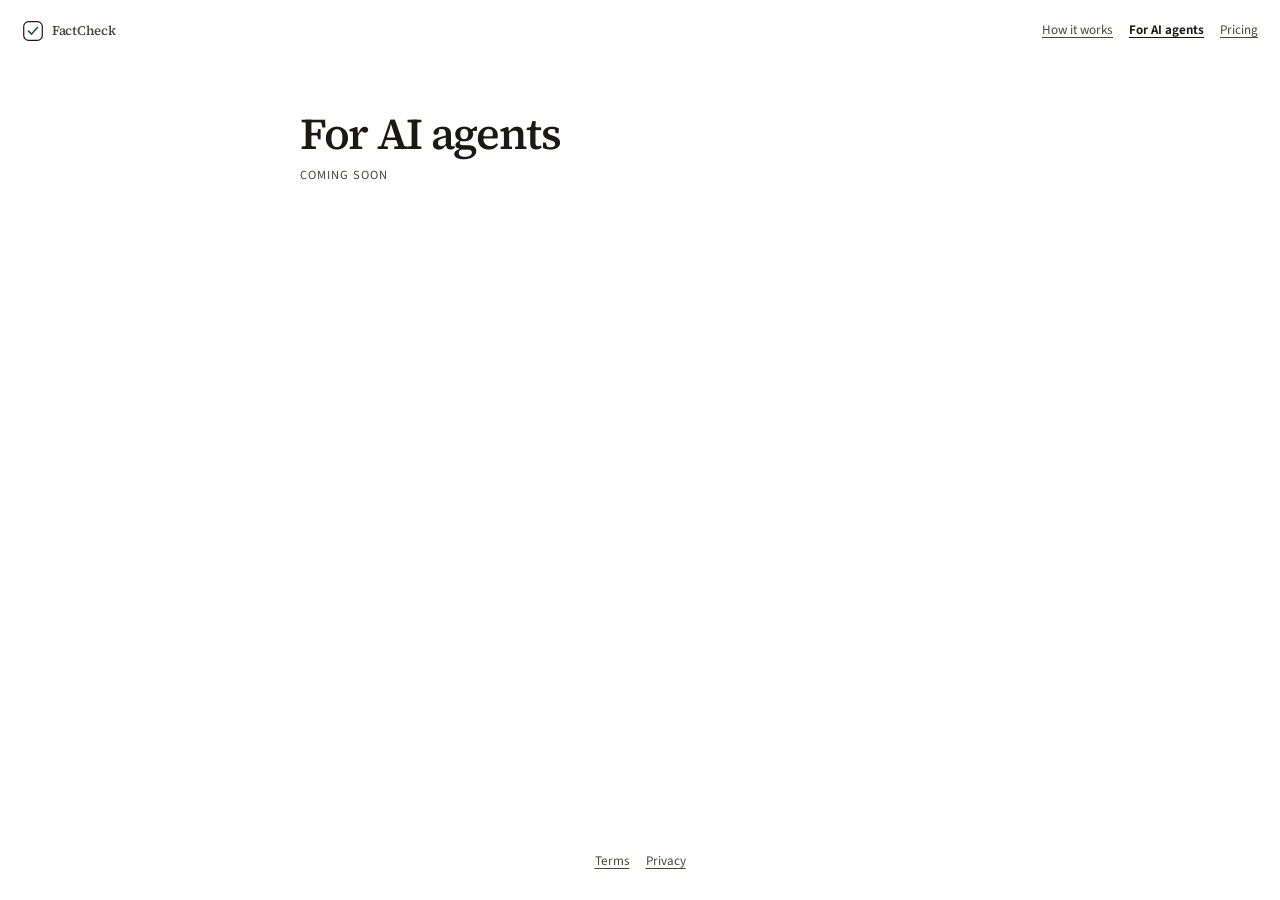
==== for-agents/index.html @ 6fad8bf4 "Fact-check website shell" ====
<!DOCTYPE html>
<html lang="en">
<head>
  <meta charset="utf-8">
  <meta name="viewport" content="width=device-width, initial-scale=1">
  <meta name="color-scheme" content="light">
  <meta name="description" content="Coming soon.">
  <title>For AI agents</title>
  <link rel="icon" href="../favicon.svg" type="image/svg+xml">
  <link rel="stylesheet" href="../css/styles.css">
  <link rel="alternate" href="../llms.txt" type="text/plain" title="Site description for agents">
</head>
<body data-title="For AI agents">
  <a class="skip-link" href="#main">Skip to content</a>
  <header class="top top-doc">
    <a class="wordmark-small" href="../">
      <img src="../img/mark.svg" alt="" width="22" height="22">
      <span data-product-name translate="no"></span>
    </a>
    <nav aria-label="Primary">
      <a href="../how-it-works/">How it works</a>
      <a href="../for-agents/" aria-current="page">For AI agents</a>
      <a href="../pricing/">Pricing</a>
    </nav>
  </header>
  <main id="main" class="doc">
    <h1>For AI agents</h1>
    <p class="coming">Coming soon</p>
  </main>
  <footer class="site-footer">
    <nav aria-label="Footer">
      <a href="../terms/">Terms</a>
      <a href="../privacy/">Privacy</a>
    </nav>
  </footer>
  <script src="../js/config.js"></script>
  <script src="../js/boot.js"></script>
</body>
</html>
---- css/styles.css ----
@font-face {
  font-family: "Source Serif 4";
  font-style: normal;
  font-weight: 200 900;
  font-display: swap;
  src: url("../fonts/source-serif-4-latin-wght-normal.woff2") format("woff2");
}

@font-face {
  font-family: "Source Sans 3";
  font-style: normal;
  font-weight: 200 900;
  font-display: swap;
  src: url("../fonts/source-sans-3-latin-wght-normal.woff2") format("woff2");
}

:root {
  --bg: #ffffff;
  --paper: #f6f5f2;
  --ink: #1c1915;
  --muted: #4a453c;
  --line: #e4e0d8;
  --fact-50: #e5f3f3;
  --fact-wash: #d3ebea;
  --fact-700: #0f4c5c;
  --fact-ink: #083038;
  --opinion-50: #f8efe4;
  --opinion-wash: #f6e4cf;
  --opinion-700: #8a4b08;
  --opinion-ink: #4a2804;
  --supported: #0c5a40;
  --contradicted: #7a2424;
  --unverified: #3f3a33;
  --conflicting: #5c4610;
  --hypothesis: #1a455e;
  --shadow: 0 1px 2px rgba(28, 25, 21, 0.05), 0 16px 40px rgba(28, 25, 21, 0.06);
  color-scheme: light;
}

*,
*::before,
*::after {
  box-sizing: border-box;
}

html {
  scroll-behavior: smooth;
}

body {
  margin: 0;
  min-height: 100vh;
  display: flex;
  flex-direction: column;
  background: var(--bg);
  color: var(--ink);
  font-family: "Source Sans 3", "Segoe UI", sans-serif;
  font-size: 16px;
  line-height: 1.5;
}

main {
  flex: 1;
}

img,
svg {
  display: block;
  max-width: 100%;
}

button,
textarea {
  font: inherit;
}

button:not(:disabled) {
  cursor: pointer;
}

:focus-visible {
  outline: 2px solid var(--fact-700);
  outline-offset: 3px;
}

::selection {
  background: #d7ebe8;
  color: var(--fact-ink);
}

.skip-link {
  position: absolute;
  left: 12px;
  top: -48px;
  z-index: 20;
  background: var(--ink);
  color: #fff;
  padding: 8px 12px;
  border-radius: 8px;
}

.skip-link:focus {
  top: 8px;
}

.visually-hidden {
  position: absolute;
  width: 1px;
  height: 1px;
  padding: 0;
  margin: -1px;
  overflow: hidden;
  clip: rect(0, 0, 0, 0);
  white-space: nowrap;
  border: 0;
}

.top {
  position: sticky;
  top: 0;
  z-index: 5;
  display: flex;
  justify-content: flex-end;
  align-items: center;
  gap: 16px;
  padding: 14px 22px;
  background: rgba(255, 255, 255, 0.94);
}

.top-doc {
  justify-content: space-between;
  flex-wrap: wrap;
}

.top nav,
.site-footer nav {
  display: flex;
  flex-wrap: wrap;
  justify-content: flex-end;
  gap: 8px 16px;
}

.top a,
.site-footer a {
  color: var(--muted);
  font-size: 0.82rem;
  text-underline-offset: 3px;
  padding: 6px 0;
}

.top a[aria-current="page"] {
  color: var(--ink);
  font-weight: 650;
}

.wordmark-small {
  display: inline-flex;
  align-items: center;
  gap: 8px;
  color: var(--ink);
  text-decoration: none;
  font-family: "Source Serif 4", Georgia, serif;
  font-size: 1.15rem;
  font-weight: 560;
  letter-spacing: -0.02em;
}

.wordmark-small img {
  width: 22px;
  height: 22px;
}

.stage {
  width: 100%;
  min-height: calc(100vh - 118px);
  display: flex;
  flex-direction: column;
  align-items: center;
  justify-content: center;
  padding: 12px 20px 8vh;
}

.logo {
  display: flex;
  align-items: center;
  gap: 12px;
  margin: 0 0 28px;
  font-family: "Source Serif 4", Georgia, serif;
  font-weight: 560;
  font-size: clamp(2.5rem, 6vw, 3.75rem);
  letter-spacing: -0.035em;
  line-height: 1;
}

.logo img {
  width: 40px;
  height: 40px;
}

.composer {
  width: min(640px, 100%);
  display: flex;
  flex-direction: column;
  align-items: center;
}

textarea {
  width: 100%;
  min-height: 72px;
  max-height: 240px;
  resize: none;
  overflow: hidden;
  border: 1px solid #d9d4cb;
  border-radius: 12px;
  padding: 16px 18px;
  background: #fff;
  color: var(--ink);
  font-family: "Source Serif 4", Georgia, serif;
  font-size: 1.0625rem;
  line-height: 1.5;
  box-shadow: var(--shadow);
}

textarea::placeholder {
  color: #6f695f;
}

.button-primary {
  margin-top: 16px;
  min-width: 112px;
  min-height: 44px;
  padding: 0 28px;
  border: 0;
  border-radius: 999px;
  background: var(--ink);
  color: #fff;
  font-weight: 650;
}

.button-primary:hover:not(:disabled) {
  background: #322c26;
}

.button-primary:disabled {
  opacity: 0.6;
}

.button-secondary {
  min-height: 36px;
  padding: 0 14px;
  border: 1px solid var(--line);
  border-radius: 999px;
  background: #fff;
  color: var(--ink);
  font-size: 0.85rem;
}

.button-secondary:disabled {
  opacity: 0.55;
  cursor: not-allowed;
}

.fine,
.form-error,
.preview-note,
.evidence-note,
.legend-note,
.soon-label {
  margin: 12px 0 0;
  text-align: center;
  color: var(--muted);
  font-size: 0.85rem;
}

.form-error {
  color: var(--contradicted);
}

.site-footer {
  display: flex;
  justify-content: center;
  padding: 16px 22px 22px;
}

body.is-results .stage {
  min-height: 0;
  justify-content: flex-start;
  padding: 8px 20px 0;
}

body.is-results .logo {
  font-size: 1.7rem;
  margin-bottom: 14px;
}

body.is-results .logo img {
  width: 26px;
  height: 26px;
}

body.is-results .composer {
  width: min(840px, 100%);
}

body.is-results textarea {
  max-height: 72px;
  box-shadow: none;
}

body.is-results textarea.is-expanded {
  max-height: 240px;
}

.results {
  width: min(1120px, calc(100% - 40px));
  margin: 28px auto 0;
  padding-bottom: 64px;
}

.results-head {
  display: flex;
  flex-wrap: wrap;
  justify-content: space-between;
  gap: 12px 24px;
  align-items: flex-end;
}

.counts {
  margin: 0;
  font-size: 1.05rem;
  font-weight: 650;
}

.actions {
  display: flex;
  flex-wrap: wrap;
  align-items: center;
  gap: 8px;
}

.soon-label,
.coming {
  margin: 0;
  color: var(--muted);
  font-size: 0.78rem;
  letter-spacing: 0.08em;
  text-transform: uppercase;
}

.soon-label {
  letter-spacing: 0.02em;
  text-transform: none;
}

.evidence-note,
.preview-note {
  margin: 10px 0 0;
  text-align: left;
}

.preview-note {
  font-size: 0.8rem;
}

.legend-block {
  margin-top: 18px;
}

.legend-block h2,
.split h2 {
  margin: 0 0 10px;
  font-family: "Source Sans 3", "Segoe UI", sans-serif;
  font-size: 0.75rem;
  font-weight: 700;
  letter-spacing: 0.08em;
  text-transform: uppercase;
  color: var(--muted);
}

.legend {
  display: grid;
  grid-template-columns: 1fr 1fr;
  gap: 10px;
}

.swatch {
  margin: 0;
  padding: 12px 14px;
  border-radius: 12px;
  line-height: 1.45;
}

.swatch strong {
  display: block;
  margin-bottom: 2px;
  font-size: 0.75rem;
  letter-spacing: 0.08em;
  text-transform: uppercase;
}

.swatch-fact {
  background: var(--fact-50);
  color: var(--fact-ink);
}

.swatch-opinion {
  background: var(--opinion-50);
  color: var(--opinion-ink);
}

.verdict-key {
  display: flex;
  flex-wrap: wrap;
  gap: 8px 10px;
  margin: 12px 0 0;
  padding: 0;
  list-style: none;
}

.legend-note {
  margin: 8px 0 0;
  text-align: left;
}

.hl {
  color: inherit;
  text-decoration: none;
  border-radius: 2px;
  padding: 1px 2px;
  box-decoration-break: clone;
  -webkit-box-decoration-break: clone;
}

a.hl {
  cursor: pointer;
}

a.hl:hover {
  filter: brightness(0.97);
}

a.hl.is-current {
  outline: 2px solid var(--ink);
  outline-offset: 1px;
}

.hl-fact {
  background-color: var(--fact-wash);
  box-shadow: inset 0 -3px 0 var(--fact-700);
}

.hl-fact.hl-supported {
  box-shadow: inset 0 -3px 0 var(--supported);
}

.hl-fact.hl-contradicted {
  background-color: #d7e4e8;
  box-shadow: inset 0 -3px 0 var(--contradicted);
}

.hl-fact.hl-unverified {
  background-color: #e7f1f2;
  box-shadow: none;
  background-image: radial-gradient(circle, var(--fact-700) 1px, transparent 1.2px);
  background-size: 6px 2px;
  background-repeat: repeat-x;
  background-position: left bottom;
}

.hl-fact.hl-conflicting {
  background-color: #d7e6ea;
  box-shadow: inset 0 -3px 0 var(--conflicting);
}

.hl-fact.hl-hypothesis {
  background-color: #d9e6ee;
  box-shadow: none;
  background-image: repeating-linear-gradient(90deg, var(--hypothesis) 0 6px, transparent 6px 10px);
  background-size: auto 2px;
  background-repeat: repeat-x;
  background-position: left bottom;
}

.hl-opinion {
  background-color: var(--opinion-wash);
  box-shadow: inset 0 -3px 0 var(--opinion-700);
}

.split {
  margin-top: 22px;
}

.passage {
  padding: 16px 16px 8px;
  border: 1px solid var(--line);
  border-radius: 16px;
  background: var(--paper);
  font-family: "Source Serif 4", Georgia, serif;
  font-size: 1.05rem;
  line-height: 1.65;
}

.passage p {
  margin: 0 0 0.9rem;
}

.card {
  margin: 0 0 14px;
  padding: 14px 16px 12px;
  border: 1px solid var(--line);
  border-radius: 14px;
  background: #fff;
  scroll-margin-top: 72px;
}

.card-fact {
  border-top: 4px solid var(--fact-700);
}

.card-opinion {
  border-top: 4px solid var(--opinion-700);
}

.card.is-current {
  box-shadow: 0 0 0 2px var(--ink);
}

.card-kicker {
  margin: 0;
  font-size: 0.75rem;
  font-weight: 700;
  letter-spacing: 0.08em;
  text-transform: uppercase;
}

.card-fact .card-kicker {
  color: var(--fact-ink);
}

.card-opinion .card-kicker {
  color: var(--opinion-ink);
}

.claim-text {
  margin: 8px 0;
  font-family: "Source Serif 4", Georgia, serif;
  font-size: 1.15rem;
  font-weight: 560;
  letter-spacing: -0.02em;
  line-height: 1.35;
}

.verdict {
  display: flex;
  align-items: center;
  gap: 6px;
  margin: 0;
  font-weight: 700;
}

.verdict-icon {
  width: 16px;
  height: 16px;
}

.verdict-supported { color: var(--supported); }
.verdict-contradicted { color: var(--contradicted); }
.verdict-unverified { color: var(--unverified); }
.verdict-conflicting { color: var(--conflicting); }
.verdict-hypothesis { color: var(--hypothesis); }

.reading,
.empty-record,
.source-meta,
.checker-reason {
  margin: 6px 0 0;
  color: var(--muted);
  font-size: 0.92rem;
}

.strength {
  margin-top: 12px;
}

.strength-row {
  display: flex;
  justify-content: space-between;
  gap: 12px;
  font-size: 0.85rem;
  font-weight: 650;
}

.meter {
  height: 8px;
  margin-top: 6px;
  border-radius: 99px;
  background: #ece8e1;
  overflow: hidden;
}

.meter > span {
  display: block;
  height: 100%;
  border-radius: inherit;
  background: var(--fact-700);
}

.card-opinion .meter > span {
  background: var(--opinion-700);
}

.source {
  margin-top: 12px;
}

blockquote {
  margin: 0;
  padding: 10px 12px;
  background: var(--paper);
  border-left: 3px solid var(--fact-700);
  border-radius: 0 10px 10px 0;
}

.card-opinion blockquote {
  border-left-color: var(--opinion-700);
}

.quote-link,
.source-title,
.checker-link {
  color: var(--ink);
  text-underline-offset: 3px;
}

.quote-link {
  text-decoration-style: dotted;
}

.source-line {
  margin: 8px 0 0;
  font-weight: 700;
}

.source-meta {
  margin-top: 2px;
}

.card h4 {
  margin: 16px 0 0;
  font-family: "Source Serif 4", Georgia, serif;
  font-size: 1.05rem;
  font-weight: 560;
}

.checker-list {
  margin: 4px 0 0;
  padding: 0;
  list-style: none;
}

.checker-list li {
  padding: 12px 0;
  border-top: 1px solid var(--line);
}

.checker-name,
.checker-rating {
  margin: 0;
}

.checker-name {
  font-weight: 700;
}

.checker-rating {
  margin-top: 2px;
}

.checker-link {
  display: inline-block;
  margin-top: 4px;
}

.doc {
  width: min(680px, calc(100% - 40px));
  margin: 48px auto 80px;
}

.doc h1 {
  margin: 0 0 8px;
  font-family: "Source Serif 4", Georgia, serif;
  font-size: clamp(2rem, 4vw, 2.75rem);
  font-weight: 560;
  letter-spacing: -0.03em;
  line-height: 1.1;
}

.doc .coming {
  margin: 0 0 1.25rem;
}

.doc h2 {
  margin: 1.6rem 0 0.25rem;
  font-family: "Source Serif 4", Georgia, serif;
  font-size: 1.35rem;
  font-weight: 560;
  letter-spacing: -0.02em;
  text-transform: none;
  color: var(--ink);
}

.steps {
  margin: 8px 0 0;
  padding: 0;
  list-style: none;
}

.steps li {
  border-top: 1px solid var(--line);
  padding-top: 4px;
}

@media (min-width: 980px) {
  .split {
    display: grid;
    grid-template-columns: minmax(0, 1fr) minmax(0, 1fr);
    gap: 28px;
    align-items: start;
  }

  .passage-col {
    position: sticky;
    top: 72px;
    max-height: calc(100vh - 88px);
    overflow: auto;
  }
}

@media (max-width: 720px) {
  .legend {
    grid-template-columns: 1fr;
  }

  .top {
    padding-inline: 16px;
  }

  .results {
    width: min(1120px, calc(100% - 32px));
  }
}

@media (max-height: 700px) {
  .stage {
    min-height: 0;
    justify-content: flex-start;
    padding-top: 24px;
    padding-bottom: 24px;
  }

  .logo {
    font-size: 2.4rem;
    margin-bottom: 16px;
  }
}

@media (prefers-reduced-motion: reduce) {
  html {
    scroll-behavior: auto;
  }
}
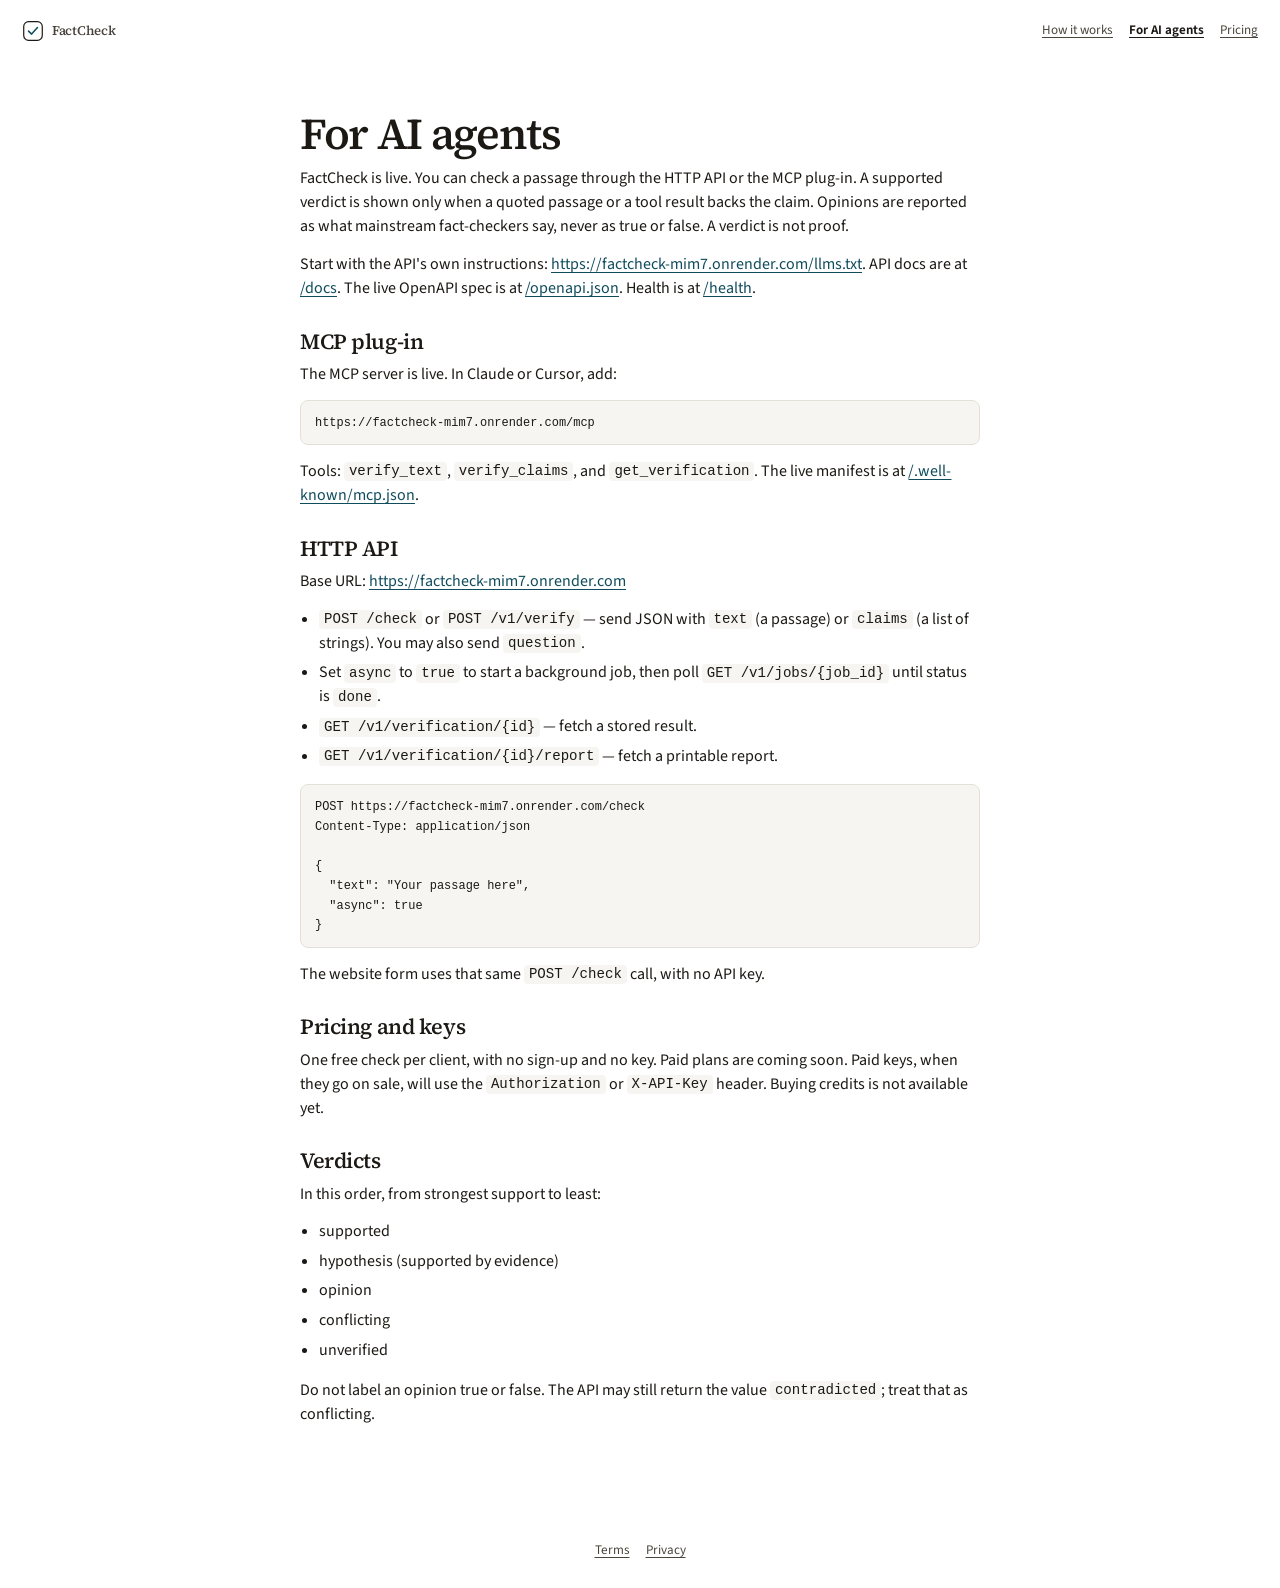
==== commit 17bc7206: "Tell agents the check API and MCP plug-in are live Replace placeholder agent pages and discovery fil" ====
--- a/for-agents/index.html
+++ b/for-agents/index.html
@@ -4,7 +4,7 @@
   <meta charset="utf-8">
   <meta name="viewport" content="width=device-width, initial-scale=1">
   <meta name="color-scheme" content="light">
-  <meta name="description" content="Coming soon.">
+  <meta name="description" content="Live FactCheck API and MCP plug-in for AI agents.">
   <title>For AI agents</title>
   <link rel="icon" href="../favicon.svg" type="image/svg+xml">
   <link rel="stylesheet" href="../css/styles.css">
@@ -25,7 +25,44 @@
   </header>
   <main id="main" class="doc">
     <h1>For AI agents</h1>
-    <p class="coming">Coming soon</p>
+    <p>FactCheck is live. You can check a passage through the HTTP API or the MCP plug-in. A supported verdict is shown only when a quoted passage or a tool result backs the claim. Opinions are reported as what mainstream fact-checkers say, never as true or false. A verdict is not proof.</p>
+    <p>Start with the API's own instructions: <a href="https://factcheck-mim7.onrender.com/llms.txt">https://factcheck-mim7.onrender.com/llms.txt</a>. API docs are at <a href="https://factcheck-mim7.onrender.com/docs">/docs</a>. The live OpenAPI spec is at <a href="https://factcheck-mim7.onrender.com/openapi.json">/openapi.json</a>. Health is at <a href="https://factcheck-mim7.onrender.com/health">/health</a>.</p>
+
+    <h2>MCP plug-in</h2>
+    <p>The MCP server is live. In Claude or Cursor, add:</p>
+    <pre><code>https://factcheck-mim7.onrender.com/mcp</code></pre>
+    <p>Tools: <code>verify_text</code>, <code>verify_claims</code>, and <code>get_verification</code>. The live manifest is at <a href="https://factcheck-mim7.onrender.com/.well-known/mcp.json">/.well-known/mcp.json</a>.</p>
+
+    <h2>HTTP API</h2>
+    <p>Base URL: <a href="https://factcheck-mim7.onrender.com">https://factcheck-mim7.onrender.com</a></p>
+    <ul>
+      <li><code>POST /check</code> or <code>POST /v1/verify</code> — send JSON with <code>text</code> (a passage) or <code>claims</code> (a list of strings). You may also send <code>question</code>.</li>
+      <li>Set <code>async</code> to <code>true</code> to start a background job, then poll <code>GET /v1/jobs/{job_id}</code> until status is <code>done</code>.</li>
+      <li><code>GET /v1/verification/{id}</code> — fetch a stored result.</li>
+      <li><code>GET /v1/verification/{id}/report</code> — fetch a printable report.</li>
+    </ul>
+    <pre><code>POST https://factcheck-mim7.onrender.com/check
+Content-Type: application/json
+
+{
+  "text": "Your passage here",
+  "async": true
+}</code></pre>
+    <p>The website form uses that same <code>POST /check</code> call, with no API key.</p>
+
+    <h2>Pricing and keys</h2>
+    <p>One free check per client, with no sign-up and no key. Paid plans are coming soon. Paid keys, when they go on sale, will use the <code>Authorization</code> or <code>X-API-Key</code> header. Buying credits is not available yet.</p>
+
+    <h2>Verdicts</h2>
+    <p>In this order, from strongest support to least:</p>
+    <ul>
+      <li>supported</li>
+      <li>hypothesis (supported by evidence)</li>
+      <li>opinion</li>
+      <li>conflicting</li>
+      <li>unverified</li>
+    </ul>
+    <p>Do not label an opinion true or false. The API may still return the value <code>contradicted</code>; treat that as conflicting.</p>
   </main>
   <footer class="site-footer">
     <nav aria-label="Footer">
--- a/css/styles.css
+++ b/css/styles.css
@@ -25,14 +25,22 @@
   --fact-700: #0f4c5c;
   --fact-ink: #083038;
   --opinion-50: #f8efe4;
-  --opinion-wash: #f6e4cf;
-  --opinion-700: #8a4b08;
+  --opinion-wash: #ecd3b8;
+  --opinion-700: #9a5524;
   --opinion-ink: #4a2804;
-  --supported: #0c5a40;
-  --contradicted: #7a2424;
-  --unverified: #3f3a33;
-  --conflicting: #5c4610;
-  --hypothesis: #1a455e;
+  /* Verdict scale, left to right gets darker: teal to red */
+  --supported: #2f9488;
+  --likely-true: #5f9a3c;
+  --hypothesis: #9a7a12;
+  --conflicting: #9a3a18;
+  --unverified: #8a1a1a;
+  --contradicted: #8a1a1a;
+  --supported-wash: #dcefec;
+  --likely-true-wash: #e4f0d6;
+  --hypothesis-wash: #f1e6bf;
+  --conflicting-wash: #ebc4b4;
+  --unverified-wash: #e8b4b0;
+  --contradicted-wash: #e8b4b0;
   --shadow: 0 1px 2px rgba(28, 25, 21, 0.05), 0 16px 40px rgba(28, 25, 21, 0.06);
   color-scheme: light;
 }
@@ -450,30 +458,36 @@
 }
 
 .hl-fact.hl-supported {
+  background-color: var(--supported-wash);
   box-shadow: inset 0 -3px 0 var(--supported);
 }
 
+.hl-fact.hl-likely_true {
+  background-color: var(--likely-true-wash);
+  box-shadow: inset 0 -3px 0 var(--likely-true);
+}
+
 .hl-fact.hl-contradicted {
-  background-color: #d7e4e8;
+  background-color: var(--contradicted-wash);
   box-shadow: inset 0 -3px 0 var(--contradicted);
 }
 
 .hl-fact.hl-unverified {
-  background-color: #e7f1f2;
+  background-color: var(--unverified-wash);
   box-shadow: none;
-  background-image: radial-gradient(circle, var(--fact-700) 1px, transparent 1.2px);
+  background-image: radial-gradient(circle, var(--unverified) 1px, transparent 1.2px);
   background-size: 6px 2px;
   background-repeat: repeat-x;
   background-position: left bottom;
 }
 
 .hl-fact.hl-conflicting {
-  background-color: #d7e6ea;
+  background-color: var(--conflicting-wash);
   box-shadow: inset 0 -3px 0 var(--conflicting);
 }
 
 .hl-fact.hl-hypothesis {
-  background-color: #d9e6ee;
+  background-color: var(--hypothesis-wash);
   box-shadow: none;
   background-image: repeating-linear-gradient(90deg, var(--hypothesis) 0 6px, transparent 6px 10px);
   background-size: auto 2px;
@@ -564,10 +578,18 @@
 }
 
 .verdict-supported { color: var(--supported); }
+.verdict-likely_true { color: var(--likely-true); }
 .verdict-contradicted { color: var(--contradicted); }
 .verdict-unverified { color: var(--unverified); }
 .verdict-conflicting { color: var(--conflicting); }
 .verdict-hypothesis { color: var(--hypothesis); }
+
+.card-fact.card-v-supported { border-top-color: var(--supported); }
+.card-fact.card-v-likely_true { border-top-color: var(--likely-true); }
+.card-fact.card-v-hypothesis { border-top-color: var(--hypothesis); }
+.card-fact.card-v-conflicting { border-top-color: var(--conflicting); }
+.card-fact.card-v-unverified { border-top-color: var(--unverified); }
+.card-fact.card-v-contradicted { border-top-color: var(--contradicted); }
 
 .reading,
 .empty-record,
@@ -709,6 +731,55 @@
   color: var(--ink);
 }
 
+.doc p {
+  margin: 0 0 0.85rem;
+}
+
+.doc a {
+  color: var(--fact-700);
+  text-underline-offset: 3px;
+}
+
+.doc ul {
+  margin: 0 0 1rem;
+  padding-left: 1.2rem;
+}
+
+.doc li {
+  margin: 0 0 0.35rem;
+}
+
+.doc code {
+  font-family: ui-monospace, SFMono-Regular, Menlo, Consolas, monospace;
+  font-size: 0.88em;
+  background: var(--paper);
+  padding: 0.1em 0.35em;
+  border-radius: 4px;
+}
+
+.doc pre {
+  overflow-x: auto;
+  background: var(--paper);
+  border: 1px solid var(--line);
+  border-radius: 8px;
+  padding: 12px 14px;
+  font-size: 0.85rem;
+  line-height: 1.45;
+}
+
+.doc pre code {
+  background: none;
+  padding: 0;
+}
+
+.steps h2 {
+  margin-top: 0.9rem;
+}
+
+.steps p {
+  color: var(--muted);
+}
+
 .steps {
   margin: 8px 0 0;
   padding: 0;
@@ -728,11 +799,17 @@
     align-items: start;
   }
 
-  .passage-col {
+  /* Pasted text and claim cards scroll independently */
+  .passage-col,
+  .cards-col {
     position: sticky;
     top: 72px;
     max-height: calc(100vh - 88px);
-    overflow: auto;
+    overflow-y: auto;
+    overscroll-behavior: contain;
+    scrollbar-gutter: stable;
+    scrollbar-width: thin;
+    padding-right: 6px;
   }
 }
 
@@ -764,8 +841,209 @@
   }
 }
 
+.progress,
+.progress-error {
+  width: min(720px, calc(100% - 40px));
+  margin: 28px auto 48px;
+}
+
+.progress-error {
+  padding: 16px 18px;
+  border: 1px solid #e7d4d4;
+  border-radius: 14px;
+  background: #fff;
+  color: var(--contradicted);
+}
+
+.progress-error p {
+  margin: 0;
+}
+
+.scan {
+  height: 6px;
+  overflow: hidden;
+  border-radius: 99px;
+  background: #ece8e1;
+}
+
+.scan span {
+  display: block;
+  width: 46%;
+  height: 100%;
+  border-radius: inherit;
+  background: linear-gradient(90deg, var(--fact-700), var(--opinion-700));
+  animation: scan 1.6s ease-in-out infinite alternate;
+}
+
+.progress-note,
+.elapsed {
+  margin: 14px 0 0;
+  color: var(--muted);
+  font-size: 0.92rem;
+}
+
+.elapsed {
+  color: var(--ink);
+  font-variant-numeric: tabular-nums;
+}
+
+.check-steps {
+  margin: 16px 0 0;
+  padding: 0;
+  list-style: none;
+}
+
+.check-steps li {
+  display: flex;
+  align-items: flex-start;
+  gap: 10px;
+  padding: 7px 0;
+  color: var(--muted);
+}
+
+.check-steps li.is-done,
+.check-steps li.is-active {
+  color: var(--ink);
+}
+
+.check-steps li.is-active {
+  font-weight: 650;
+}
+
+.step-mark {
+  width: 16px;
+  height: 16px;
+  margin-top: 2px;
+  flex: none;
+  border: 1.5px solid #d5d0c8;
+  border-radius: 50%;
+  background: #fff;
+}
+
+.check-steps li.is-done .step-mark {
+  border-color: var(--fact-700);
+  background: var(--fact-700);
+  box-shadow: inset 0 0 0 3px #fff;
+}
+
+.check-steps li.is-active .step-mark {
+  border-color: var(--opinion-700);
+  box-shadow: 0 0 0 4px var(--opinion-50);
+}
+
+.skeletons {
+  margin-top: 18px;
+}
+
+.skeleton {
+  height: 88px;
+  margin: 0 0 12px;
+  border: 1px solid var(--line);
+  border-radius: 14px;
+  background-size: 220% 100%;
+  animation: appear 0.45s ease both, shimmer 1.6s ease-in-out infinite;
+}
+
+.skeleton-fact {
+  border-top: 4px solid var(--fact-700);
+  background-image: linear-gradient(90deg, var(--fact-50) 0%, #fff 45%, var(--fact-50) 100%);
+}
+
+.skeleton-opinion {
+  border-top: 4px solid var(--opinion-700);
+  background-image: linear-gradient(90deg, var(--opinion-50) 0%, #fff 45%, var(--opinion-50) 100%);
+}
+
+.skeleton:nth-child(2) {
+  animation-delay: 0.12s, 0.12s;
+}
+
+.skeleton:nth-child(3) {
+  animation-delay: 0.24s, 0.24s;
+}
+
+.progress.is-leaving {
+  opacity: 0;
+  transform: translateY(-6px);
+  transition: opacity 0.22s ease, transform 0.22s ease;
+}
+
+#results.is-arriving {
+  animation: arrive 0.4s ease;
+}
+
+@keyframes scan {
+  from { transform: translateX(0); }
+  to { transform: translateX(118%); }
+}
+
+@keyframes shimmer {
+  0% { background-position: 100% 0; }
+  100% { background-position: -100% 0; }
+}
+
+@keyframes appear {
+  from { opacity: 0; transform: translateY(8px); }
+  to { opacity: 1; transform: none; }
+}
+
+@keyframes arrive {
+  from { opacity: 0; transform: translateY(8px); }
+  to { opacity: 1; transform: none; }
+}
+
+@media (max-width: 720px) {
+  .progress,
+  .progress-error {
+    width: min(720px, calc(100% - 32px));
+  }
+}
+
 @media (prefers-reduced-motion: reduce) {
   html {
     scroll-behavior: auto;
   }
-}
+
+  .scan span,
+  .skeleton,
+  #results.is-arriving {
+    animation: none;
+  }
+
+  .scan span {
+    width: 100%;
+    transform: none;
+  }
+
+  .progress.is-leaving {
+    opacity: 1;
+    transform: none;
+    transition: none;
+  }
+}
+
+.synopsis {
+  margin: 24px 0 8px;
+  padding: 16px 18px;
+  border: 1px solid var(--line);
+  border-left: 6px solid var(--unverified);
+  border-radius: 14px;
+  background: var(--paper);
+}
+.synopsis h2 { margin: 0 0 6px; font-size: 1.1rem; }
+.synopsis-rating { margin: 0 0 6px; font-weight: 700; }
+.synopsis-summary { margin: 0 0 8px; font-family: "Source Serif 4", Georgia, serif; font-size: 1.05rem; line-height: 1.6; }
+.synopsis-caveats { margin: 0 0 6px; padding-left: 1.2rem; }
+.synopsis-supported { border-left-color: var(--supported); }
+.synopsis-supported .synopsis-rating { color: var(--supported); }
+.synopsis-likely_true { border-left-color: var(--likely-true); }
+.synopsis-likely_true .synopsis-rating { color: var(--likely-true); }
+.synopsis-conflicting { border-left-color: var(--conflicting); }
+.synopsis-conflicting .synopsis-rating { color: var(--conflicting); }
+.synopsis-contradicted { border-left-color: var(--contradicted); }
+.synopsis-contradicted .synopsis-rating { color: var(--contradicted); }
+.synopsis-unverified .synopsis-rating { color: var(--unverified); }
+
+.synopsis-tldr { margin: 0 0 8px; font-size: 1.2rem; font-weight: 700; line-height: 1.45; color: var(--ink); }
+.synopsis-counts { margin: 0 0 10px; color: var(--muted); font-size: 0.95rem; }
+.synopsis-subhead { margin: 10px 0 4px; font-size: 0.95rem; text-transform: uppercase; letter-spacing: 0.04em; color: var(--muted); }
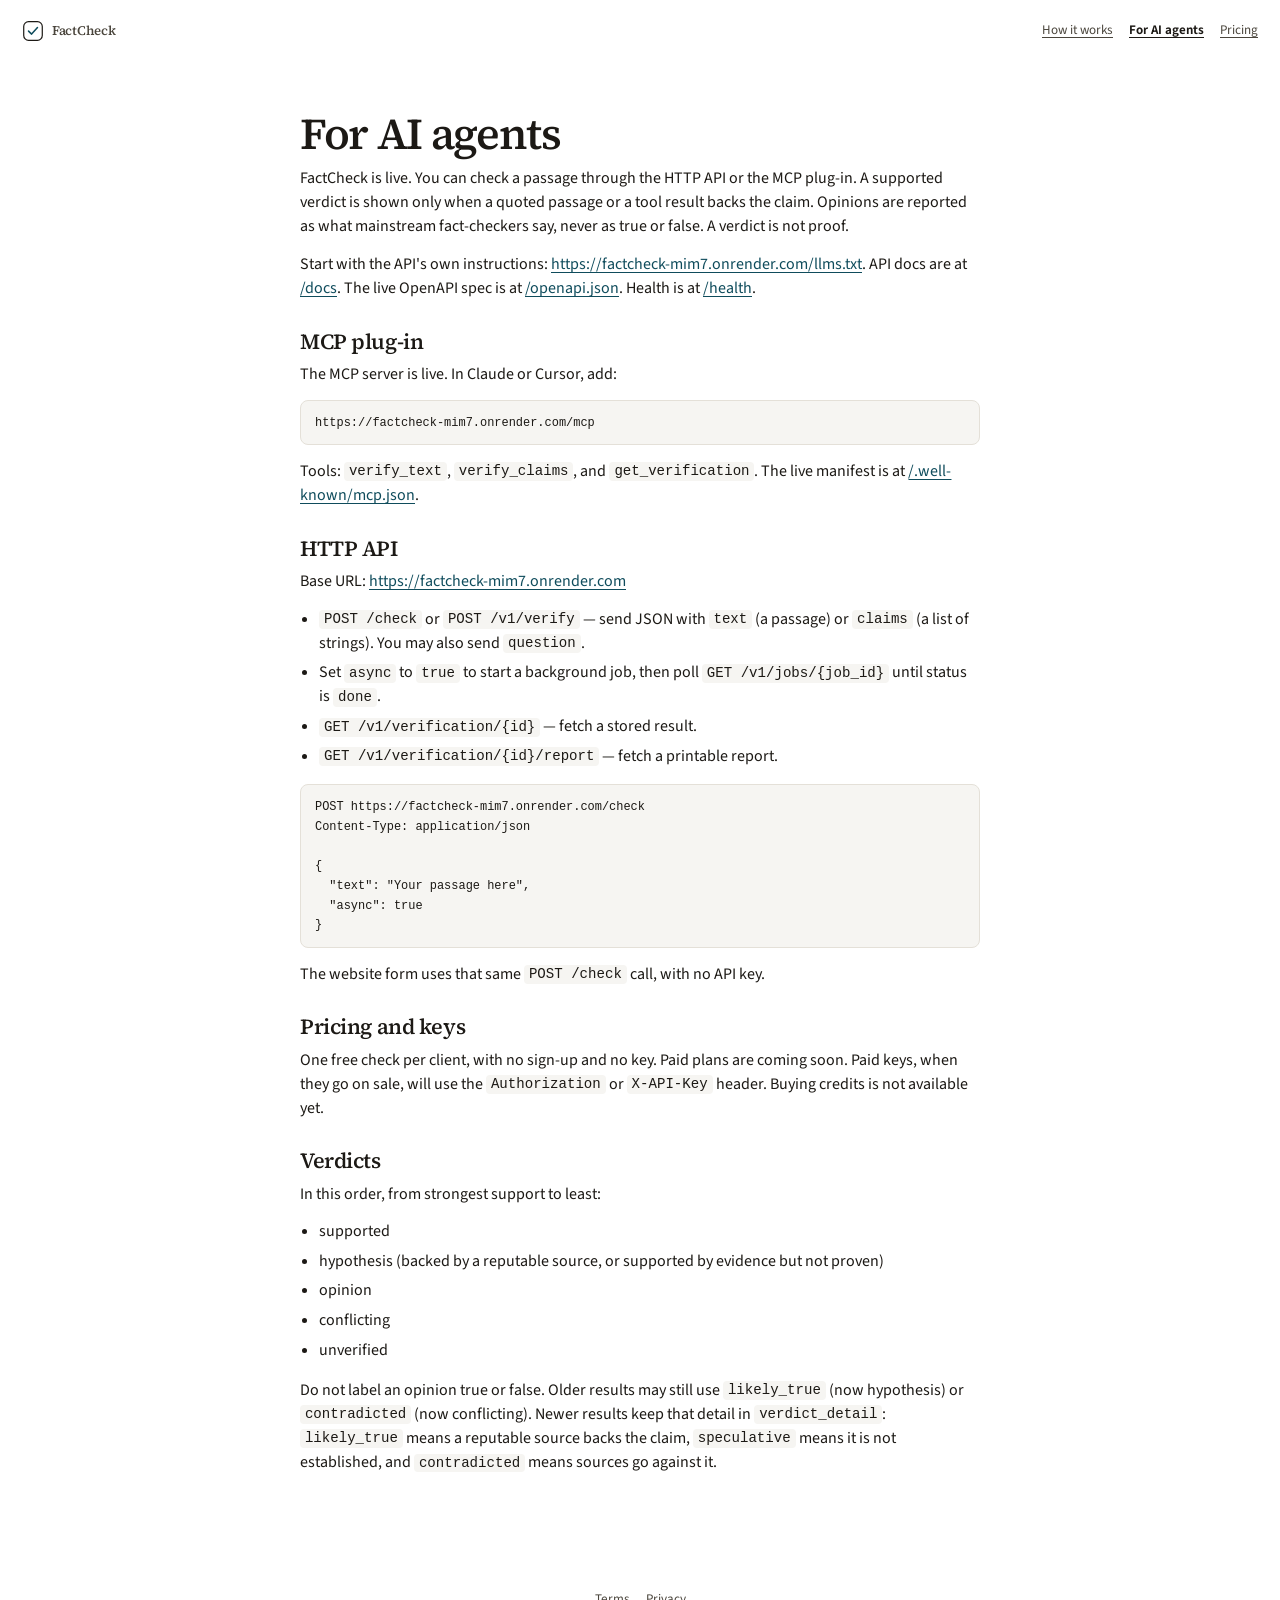
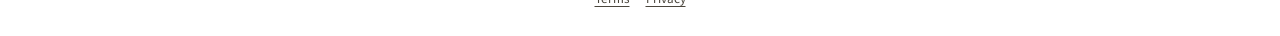
==== commit 0953bed8: "Five public verdicts: hypothesis absorbs likely_true (green + reputable-source note), conflicting no" ====
--- a/for-agents/index.html
+++ b/for-agents/index.html
@@ -57,12 +57,12 @@
     <p>In this order, from strongest support to least:</p>
     <ul>
       <li>supported</li>
-      <li>hypothesis (supported by evidence)</li>
+      <li>hypothesis (backed by a reputable source, or supported by evidence but not proven)</li>
       <li>opinion</li>
       <li>conflicting</li>
       <li>unverified</li>
     </ul>
-    <p>Do not label an opinion true or false. The API may still return the value <code>contradicted</code>; treat that as conflicting.</p>
+    <p>Do not label an opinion true or false. Older results may still use <code>likely_true</code> (now hypothesis) or <code>contradicted</code> (now conflicting). Newer results keep that detail in <code>verdict_detail</code>: <code>likely_true</code> means a reputable source backs the claim, <code>speculative</code> means it is not established, and <code>contradicted</code> means sources go against it.</p>
   </main>
   <footer class="site-footer">
     <nav aria-label="Footer">
--- a/css/styles.css
+++ b/css/styles.css
@@ -462,8 +462,9 @@
   box-shadow: inset 0 -3px 0 var(--supported);
 }
 
-.hl-fact.hl-likely_true {
+.hl-fact.hl-hypothesis.detail-likely_true {
   background-color: var(--likely-true-wash);
+  background-image: none;
   box-shadow: inset 0 -3px 0 var(--likely-true);
 }
 
@@ -578,14 +579,17 @@
 }
 
 .verdict-supported { color: var(--supported); }
-.verdict-likely_true { color: var(--likely-true); }
+.verdict-hypothesis.detail-likely_true { color: var(--likely-true); }
+.verdict-note { margin: 2px 0 0; font-size: 0.85rem; font-weight: 600; }
+.verdict-note.detail-likely_true { color: var(--likely-true); }
+.verdict-note.detail-contradicted { color: var(--contradicted); }
 .verdict-contradicted { color: var(--contradicted); }
 .verdict-unverified { color: var(--unverified); }
 .verdict-conflicting { color: var(--conflicting); }
 .verdict-hypothesis { color: var(--hypothesis); }
 
 .card-fact.card-v-supported { border-top-color: var(--supported); }
-.card-fact.card-v-likely_true { border-top-color: var(--likely-true); }
+.card-fact.card-v-hypothesis.detail-likely_true { border-top-color: var(--likely-true); }
 .card-fact.card-v-hypothesis { border-top-color: var(--hypothesis); }
 .card-fact.card-v-conflicting { border-top-color: var(--conflicting); }
 .card-fact.card-v-unverified { border-top-color: var(--unverified); }
@@ -1036,8 +1040,8 @@
 .synopsis-caveats { margin: 0 0 6px; padding-left: 1.2rem; }
 .synopsis-supported { border-left-color: var(--supported); }
 .synopsis-supported .synopsis-rating { color: var(--supported); }
-.synopsis-likely_true { border-left-color: var(--likely-true); }
-.synopsis-likely_true .synopsis-rating { color: var(--likely-true); }
+.synopsis-hypothesis { border-left-color: var(--hypothesis); }
+.synopsis-hypothesis .synopsis-rating { color: var(--hypothesis); }
 .synopsis-conflicting { border-left-color: var(--conflicting); }
 .synopsis-conflicting .synopsis-rating { color: var(--conflicting); }
 .synopsis-contradicted { border-left-color: var(--contradicted); }
